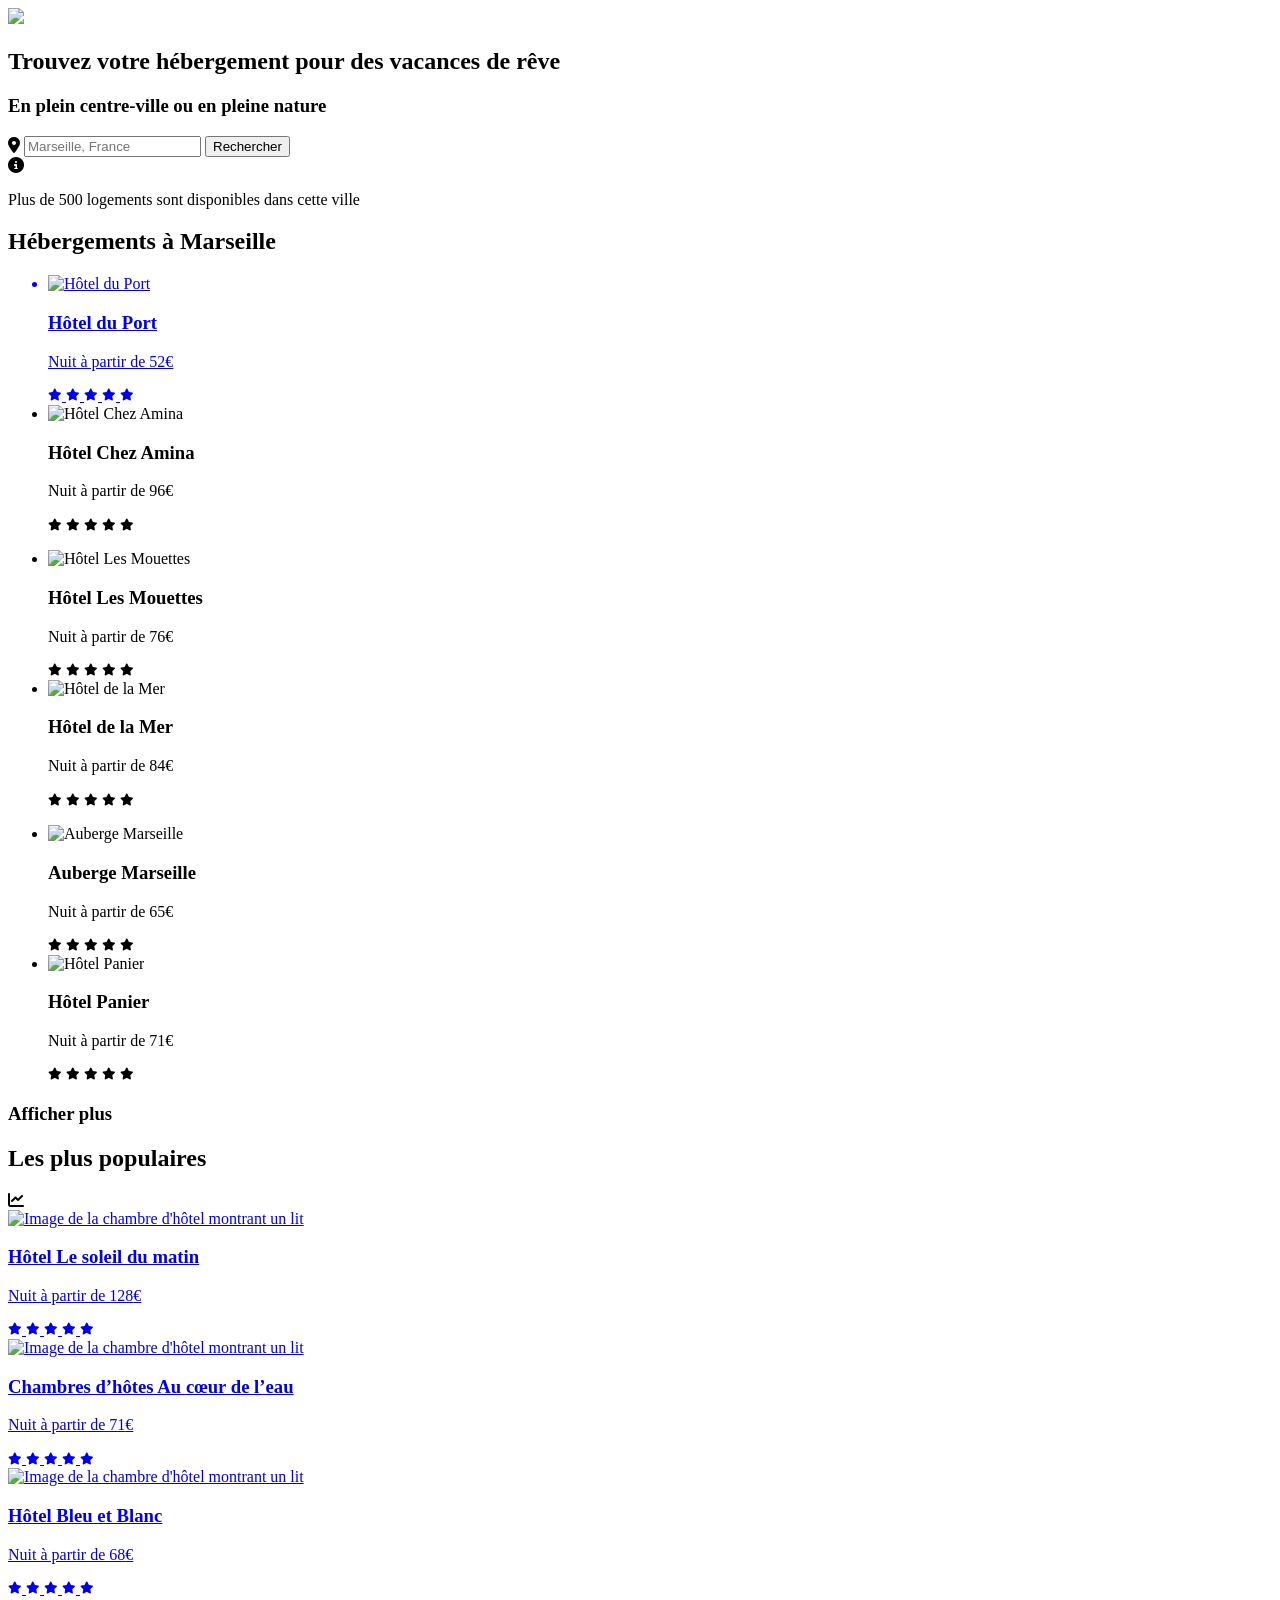
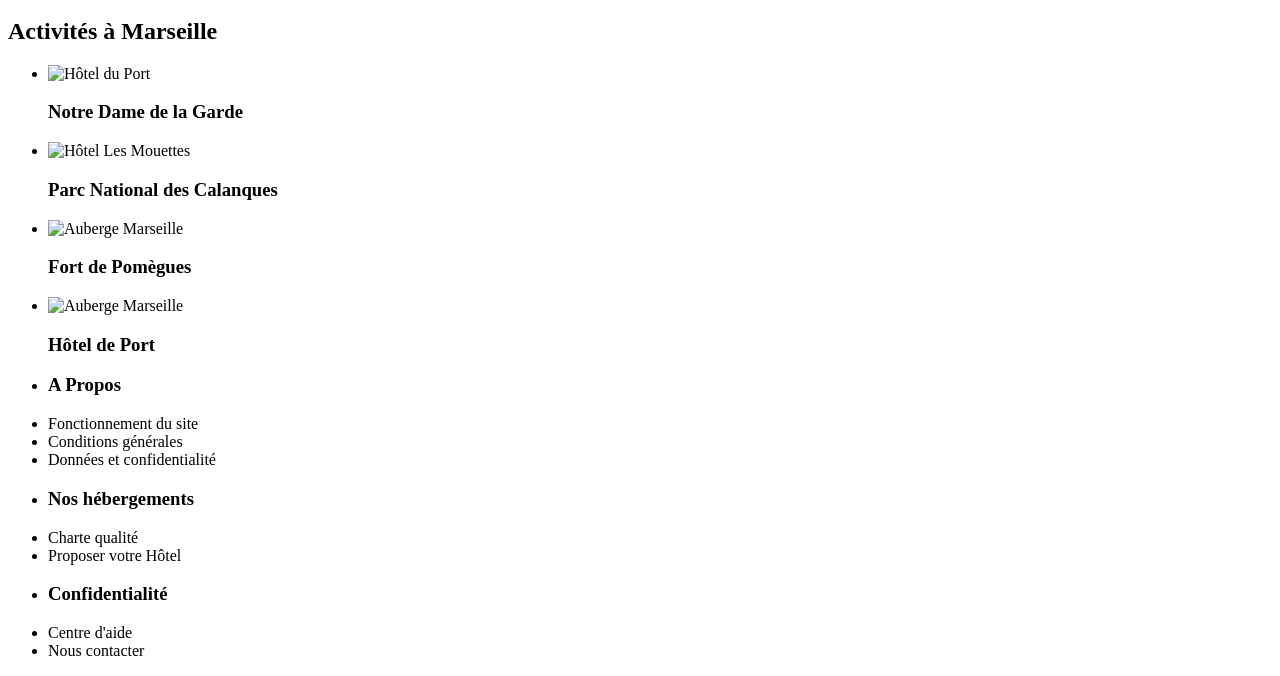
==== index.html @ ac5ed5a4 "Ajout de index.html" ====
<!DOCTYPE html>
<html lang="fr">

<head>
    <meta charset="UTF-8">
    <meta name="viewport" content="width=device-width, initial-scale=1.0">
    <title>Booki</title>
    <link rel="preconnect" href="https://fonts.googleapis.com">
    <link rel="preconnect" href="https://fonts.gstatic.com" crossorigin>
    <link href="https://fonts.googleapis.com/css2?family=Raleway:wght@400;500;700&display=swap" rel="stylesheet">
    <link rel="stylesheet" href="https://cdnjs.cloudflare.com/ajax/libs/font-awesome/6.2.1/css/all.min.css"
        integrity="sha512-MV7K8+y+gLIBoVD59lQIYicR65iaqukzvf/nwasF0nqhPay5w/9lJmVM2hMDcnK1OnMGCdVK+iQrJ7lzPJQd1w=="
        crossorigin="anonymous" referrerpolicy="no-referrer" />
    <link rel="stylesheet" href="./css/style.css">
    <!-- pas forcement necessaire
    <script src="https://kit.fontawesome.com/74cbe17467.js" crossorigin="anonymous"></script>-->
</head>

<body>
    <div class="main-container">
        <header><img src="images/logo/Booki.png" id="logobooki">
            <h2>Trouvez votre hébergement pour des vacances de rêve</h2>
            <h3> En plein centre-ville ou en pleine nature</h3>
            <div class="article">
            <i class="fa-solid fa-location-dot"></i>
            <input type="search" id="site-search" name="q" placeholder="Marseille, France" />
            <button type="button" id="button1">Rechercher</button>
            </div>
            <div class="article"><i class="fa-solid fa-circle-info"></i>
                <p>Plus de 500 logements sont disponibles dans cette ville</p>
            </div>
        </header>
        <main>
            <div class="hebergements-and-populaires">
                <section class="hebergements">
                    <h2>Hébergements à Marseille</h2>
                    <div class="conteneur-colonnes">

                        <!-- Colonne 1 -->

                        <ul class="hebergements1">
                            <a href="#">
                                <li class="carte-hotel">

                                    <img src="images/hebergements/annie-spratt.jpg" alt="Hôtel du Port">

                                    <div class="texte-hotel">
                                        <h3>Hôtel du Port</h3>
                                        <p>Nuit à partir de 52€</p>
                                        <div class="card-rating">
                                            <i class="fa-xs fa-solid fa-star" aria-hidden="true"></i>
                                            <i class="fa-xs fa-solid fa-star" aria-hidden="true"></i>
                                            <i class="fa-xs fa-solid fa-star" aria-hidden="true"></i>
                                            <i class="fa-xs fa-solid fa-star" aria-hidden="true"></i>
                                            <i class="fa-xs fa-solid fa-star neutral-star" aria-hidden="true"></i>
                                            <span class="sr-only">Note de 4 sur 5</span>
                                        </div>
                                    </div>

                                </li>
                            </a>
                            <li class="carte-hotel">

                                <img src="images/hebergements/aw-creative.jpg" alt="Hôtel Chez Amina">

                                <div class="texte-hotel">
                                    <h3>Hôtel Chez Amina</h3>
                                    <p>Nuit à partir de 96€</p>
                                    <div class="card-rating">
                                        <i class="fa-xs fa-solid fa-star" aria-hidden="true"></i>
                                        <i class="fa-xs fa-solid fa-star" aria-hidden="true"></i>
                                        <i class="fa-xs fa-solid fa-star" aria-hidden="true"></i>
                                        <i class="fa-xs fa-solid fa-star" aria-hidden="true"></i>
                                        <i class="fa-xs fa-solid fa-star neutral-star" aria-hidden="true"></i>
                                        <span class="sr-only">Note de 4 sur 5</span>
                                    </div>
                                </div>

                            </li>

                        </ul>

                        <!-- Colonne 2 -->
                        <ul class="hebergements1">

                            <li class="carte-hotel">

                                <img src="images/hebergements/emile-guillemot.jpg" alt="Hôtel Les Mouettes">

                                <div class="texte-hotel">
                                    <h3>Hôtel Les Mouettes</h3>
                                    <p>Nuit à partir de 76€</p>
                                    <div class="card-rating">
                                        <i class="fa-xs fa-solid fa-star" aria-hidden="true"></i>
                                        <i class="fa-xs fa-solid fa-star" aria-hidden="true"></i>
                                        <i class="fa-xs fa-solid fa-star" aria-hidden="true"></i>
                                        <i class="fa-xs fa-solid fa-star" aria-hidden="true"></i>
                                        <i class="fa-xs fa-solid fa-star neutral-star" aria-hidden="true"></i>
                                        <span class="sr-only">Note de 4 sur 5</span>
                                    </div>
                                </div>

                            </li>

                            <li class="carte-hotel">

                                <img src="images/hebergements/febrian-zakaria.jpg" alt="Hôtel de la Mer">

                                <div class="texte-hotel">
                                    <h3>Hôtel de la Mer</h3>
                                    <p>Nuit à partir de 84€</p>
                                    <div class="card-rating">
                                        <i class="fa-xs fa-solid fa-star" aria-hidden="true"></i>
                                        <i class="fa-xs fa-solid fa-star" aria-hidden="true"></i>
                                        <i class="fa-xs fa-solid fa-star" aria-hidden="true"></i>
                                        <i class="fa-xs fa-solid fa-star" aria-hidden="true"></i>
                                        <i class="fa-xs fa-solid fa-star neutral-star" aria-hidden="true"></i>
                                        <span class="sr-only">Note de 4 sur 5</span>
                                    </div>
                                </div>

                            </li>

                        </ul>

                        <!-- Colonne 3 -->
                        <ul class="hebergements1">

                            <li class="carte-hotel">

                                <img src="images/hebergements/febrian-zakaria2.jpg" alt="Auberge Marseille">

                                <div class="texte-hotel">
                                    <h3>Auberge Marseille</h3>
                                    <p>Nuit à partir de 65€</p>
                                    <div class="card-rating">
                                        <i class="fa-xs fa-solid fa-star" aria-hidden="true"></i>
                                        <i class="fa-xs fa-solid fa-star" aria-hidden="true"></i>
                                        <i class="fa-xs fa-solid fa-star" aria-hidden="true"></i>
                                        <i class="fa-xs fa-solid fa-star" aria-hidden="true"></i>
                                        <i class="fa-xs fa-solid fa-star neutral-star" aria-hidden="true"></i>
                                        <span class="sr-only">Note de 4 sur 5</span>
                                    </div>
                                </div>

                            </li>

                            <li class="carte-hotel">

                                <img src="images/hebergements/marcus-loke.jpg" alt="Hôtel Panier">

                                <div class="texte-hotel">
                                    <h3>Hôtel Panier</h3>
                                    <p>Nuit à partir de 71€</p>
                                    <div class="card-rating">
                                        <i class="fa-xs fa-solid fa-star" aria-hidden="true"></i>
                                        <i class="fa-xs fa-solid fa-star" aria-hidden="true"></i>
                                        <i class="fa-xs fa-solid fa-star" aria-hidden="true"></i>
                                        <i class="fa-xs fa-solid fa-star" aria-hidden="true"></i>
                                        <i class="fa-xs fa-solid fa-star neutral-star" aria-hidden="true"></i>
                                        <span class="sr-only">Note de 4 sur 5</span>
                                    </div>
                                </div>

                            </li>

                        </ul>

                    </div>
                    <h3>Afficher plus</h3>
                </section>
                <section class="populaires">
                    <div class="populaires-title">
                        <h2 class="section-title">Les plus populaires</h2>
                        <i class="fa-solid fa-chart-line" aria-hidden="true"></i>
                    </div>
                    <div class="populaires-cards">
                        <a href="#">
                            <article class="card">
                                <img src="./images/hebergements/emile-guillemot.jpg"
                                    alt="Image de la chambre d'hôtel montrant un lit">
                                <div class="card-content">
                                    <div class="card-txt">
                                        <h3 class="card-title">Hôtel Le soleil du matin</h3>
                                        <p class="card-subtitle">Nuit à partir de 128<span class="euro">€</span></p>
                                    </div>
                                    <div class="card-rating">
                                        <i class="fa-xs fa-solid fa-star" aria-hidden="true"></i>
                                        <i class="fa-xs fa-solid fa-star" aria-hidden="true"></i>
                                        <i class="fa-xs fa-solid fa-star" aria-hidden="true"></i>
                                        <i class="fa-xs fa-solid fa-star" aria-hidden="true"></i>
                                        <i class="fa-xs fa-solid fa-star neutral-star" aria-hidden="true"></i>
                                        <span class="sr-only">Note de 4 sur 5</span>
                                    </div>
                                </div>
                            </article>
                        </a>
                        <a href="#">
                            <article class="card">
                                <img src="./images/hebergements/aw-creative.jpg"
                                    alt="Image de la chambre d'hôtel montrant un lit">
                                <div class="card-content">
                                    <div class="card-txt">
                                        <h3 class="card-title">Chambres d’hôtes Au cœur de l’eau</h3>
                                        <p class="card-subtitle">Nuit à partir de 71<span class="euro">€</span></p>
                                    </div>
                                    <div class="card-rating">
                                        <i class="fa-xs fa-solid fa-star" aria-hidden="true"></i>
                                        <i class="fa-xs fa-solid fa-star" aria-hidden="true"></i>
                                        <i class="fa-xs fa-solid fa-star" aria-hidden="true"></i>
                                        <i class="fa-xs fa-solid fa-star" aria-hidden="true"></i>
                                        <i class="fa-xs fa-solid fa-star neutral-star" aria-hidden="true"></i>
                                        <span class="sr-only">Note de 4 sur 5</span>
                                    </div>
                                </div>
                            </article>
                        </a>
                        <a href="#">
                            <article class="card">
                                <img src="./images/hebergements/febrian-zakaria2.jpg"
                                    alt="Image de la chambre d'hôtel montrant un lit">
                                <div class="card-content">
                                    <div class="card-txt">
                                        <h3 class="card-title">Hôtel Bleu et Blanc</h3>
                                        <p class="card-subtitle">Nuit à partir de 68<span class="euro">€</span></p>
                                    </div>
                                    <div class="card-rating">
                                        <i class="fa-xs fa-solid fa-star" aria-hidden="true"></i>
                                        <i class="fa-xs fa-solid fa-star" aria-hidden="true"></i>
                                        <i class="fa-xs fa-solid fa-star" aria-hidden="true"></i>
                                        <i class="fa-xs fa-solid fa-star" aria-hidden="true"></i>
                                        <i class="fa-xs fa-solid fa-star neutral-star" aria-hidden="true"></i>
                                        <span class="sr-only">Note de 4 sur 5</span>
                                    </div>
                                </div>
                            </article>
                        </a>
                    </div>
                </section>
            </div>
            <!-- section activités-->
            <section class="activites">
                <h2>Activités à Marseille</h2>
                <div class="conteneur-colonnes">

                    <!-- Colonne 1 -->
                    <ul class="activites1">

                        <li class="activites-marseille">

                            <img src="images/activites/florian-wehde.jpg" alt="Hôtel du Port">

                            <div class="texte-hotel">
                                <h3>Notre Dame de la Garde</h3>
                            </div>

                        </li>

                    </ul>

                    <!-- Colonne 2 -->
                    <ul class="activites1">

                        <li class="activites-marseille">

                            <img src="images/activites/kilyan-sockalingum.jpg" alt="Hôtel Les Mouettes">

                            <div class="texte-hotel">
                                <h3>Parc National des Calanques</h3>
                            </div>

                        </li>

                    </ul>

                    <!-- Colonne 3 -->
                    <ul class="activites1">

                        <li class="activites-marseille">

                            <img src="images/activites/paul-hermann.jpg" alt="Auberge Marseille">

                            <div class="texte-hotel">
                                <h3>Fort de Pomègues</h3>
                            </div>

                        </li>

                    </ul>
                    <!-- Colonne 4 -->
                    <ul class="activites1">

                        <li class="activites-marseille">

                            <img src="images/activites/reno-laithienne.jpg" alt="Auberge Marseille">

                            <div class="texte-hotel">
                                <h3>Hôtel de Port</h3>
                            </div>

                        </li>

                    </ul>

                </div>
            </section>
        </main>
        <footer>
            <ul class="footer1">
                <li>
                    <h3>A Propos</h3>
                </li>
                <li>Fonctionnement du site</li>
                <li>Conditions générales</li>
                <li>Données et confidentialité</li>
            </ul>
            <ul class="footer1">
                <li>
                    <h3>Nos hébergements</h3>
                </li>
                <li>Charte qualité</li>
                <li>Proposer votre Hôtel</li>
            </ul>
            <ul class="footer1">
                <li>
                    <h3>Confidentialité</h3>
                </li>
                <li>Centre d'aide</li>
                <li>Nous contacter</li>
            </ul>
        </footer>
    </div>
</body>

</html>
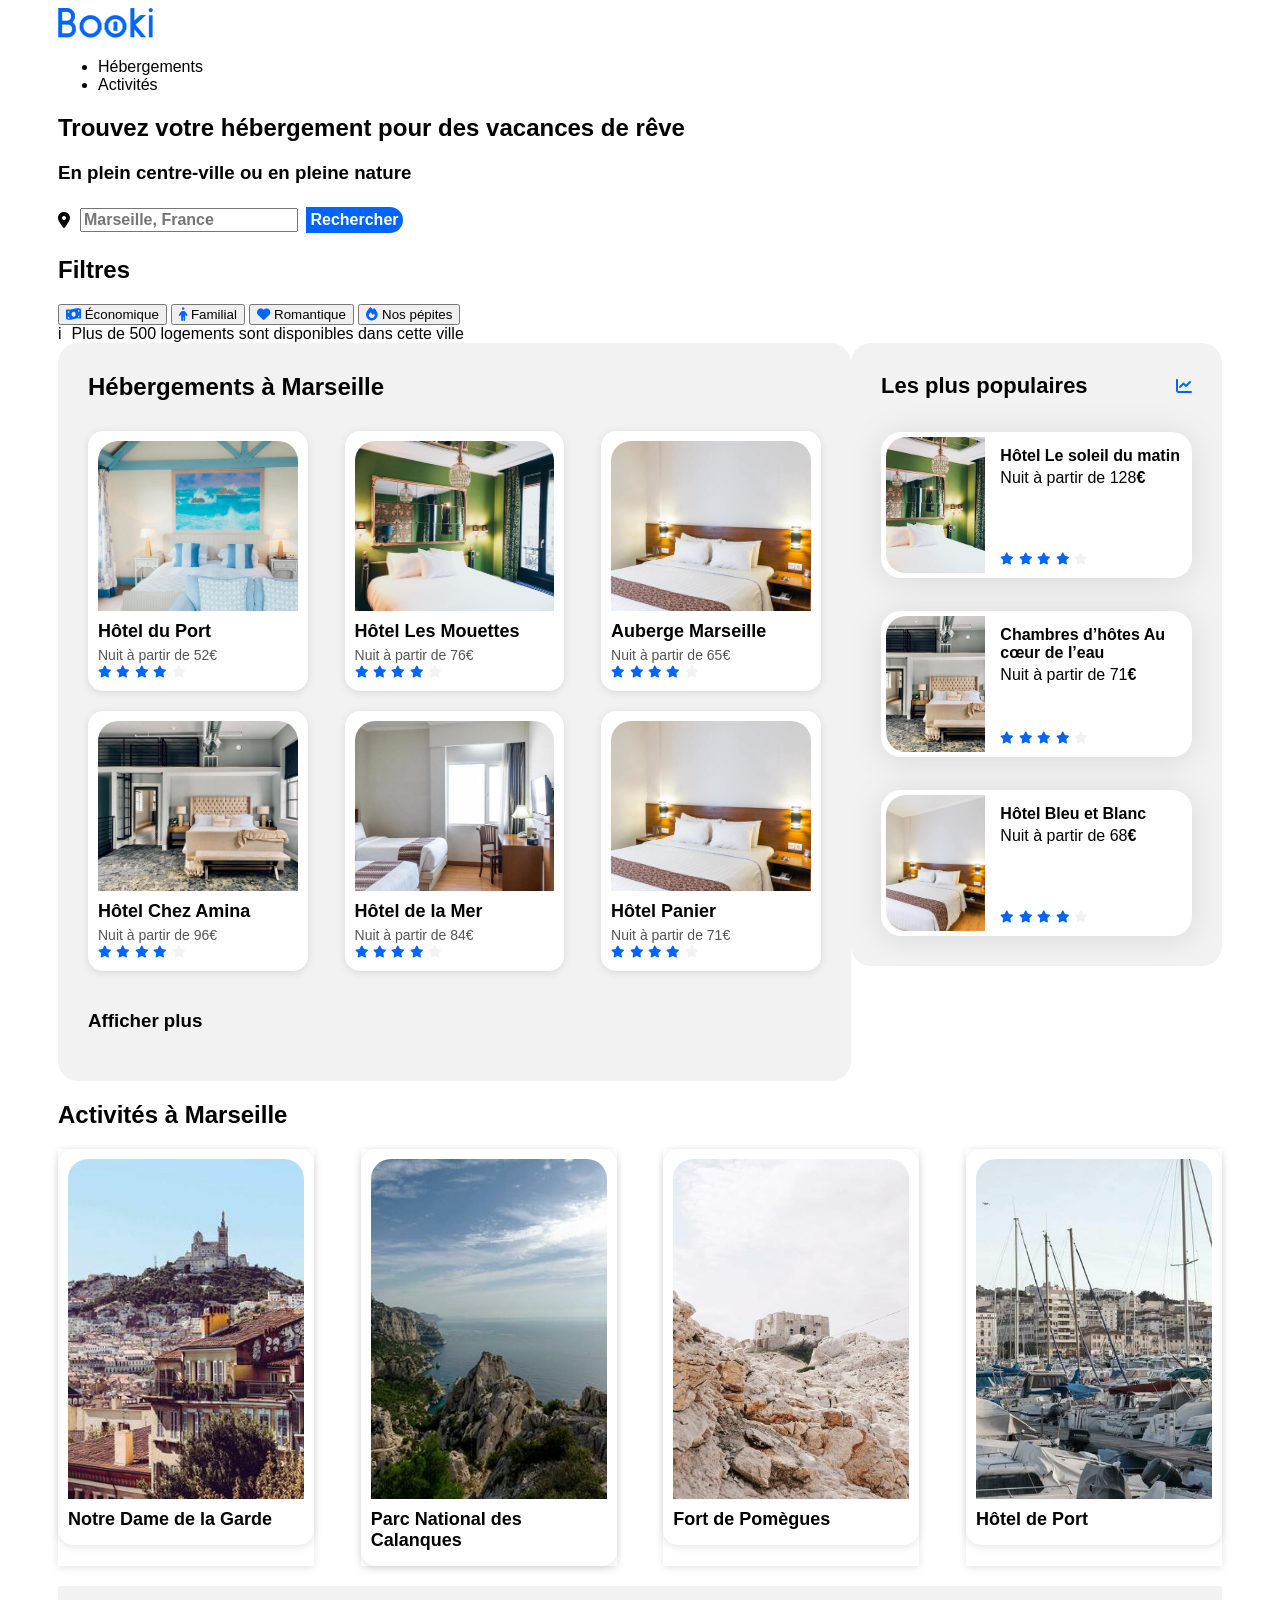
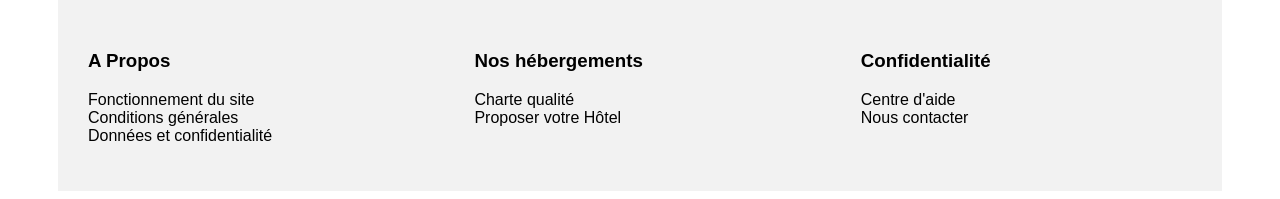
==== commit c617f558: "Add files via upload" ====
--- a/index.html
+++ b/index.html
@@ -18,32 +18,71 @@
 
 <body>
     <div class="main-container">
-        <header><img src="images/logo/Booki.png" id="logobooki">
-            <h2>Trouvez votre hébergement pour des vacances de rêve</h2>
-            <h3> En plein centre-ville ou en pleine nature</h3>
-            <div class="article">
-            <i class="fa-solid fa-location-dot"></i>
-            <input type="search" id="site-search" name="q" placeholder="Marseille, France" />
-            <button type="button" id="button1">Rechercher</button>
-            </div>
-            <div class="article"><i class="fa-solid fa-circle-info"></i>
-                <p>Plus de 500 logements sont disponibles dans cette ville</p>
-            </div>
+        <header>
+            <section class="hd">
+                <img src="images/logo/Booki.png" id="logobooki">
+                <nav>
+                    <ul class="nav-links">
+                        <li><a href="#lienhebergements">Hébergements</a></li>
+                        <li><a href="#lienactivites">Activités</a></li>
+                    </ul>
+                </nav>
+            </section>
+                    <h2>Trouvez votre hébergement pour des vacances de rêve</h2>
+                    <h3> En plein centre-ville ou en pleine nature</h3>
+
+                    <div class="article">
+                        <i class="fa-solid fa-location-dot"></i>
+                        <form>
+                            <input type="search" id="site-search" name="q" placeholder="Marseille, France" />
+                            <button type="button" id="button1">Rechercher</button>
+                        </form>
+                    </div>
+                    <!-- Filtres -->
+                    <section class="section-filtres">
+                        <h2>Filtres</h2>
+                        <button class="filter-btn">
+                            <i class="fa-solid fa-money-bill-wave"></i>
+                            Économique
+                        </button>
+
+                        <button class="filter-btn">
+                            <i class="fa-solid fa-person"></i>
+                            Familial
+                        </button>
+
+                        <button class="filter-btn">
+                            <i class="fa-solid fa-heart"></i>
+                            Romantique
+                        </button>
+
+                        <button class="filter-btn">
+                            <i class="fa-solid fa-fire"></i>
+                            Nos pépites
+                        </button>
+
+
+                    </section>
+                    <div class="article">
+                        <div class="custom-info-icon">
+                            i
+                        </div>
+                        <p>Plus de 500 logements sont disponibles dans cette ville</p>
+                    </div>
         </header>
         <main>
             <div class="hebergements-and-populaires">
                 <section class="hebergements">
-                    <h2>Hébergements à Marseille</h2>
+                    <h2 id="lienhebergements">Hébergements à Marseille</h2>
                     <div class="conteneur-colonnes">
 
                         <!-- Colonne 1 -->
 
                         <ul class="hebergements1">
-                            <a href="#">
-                                <li class="carte-hotel">
-
+
+                            <li class="carte-hotel">
+                                <a href="#">
                                     <img src="images/hebergements/annie-spratt.jpg" alt="Hôtel du Port">
-
                                     <div class="texte-hotel">
                                         <h3>Hôtel du Port</h3>
                                         <p>Nuit à partir de 52€</p>
@@ -56,69 +95,69 @@
                                             <span class="sr-only">Note de 4 sur 5</span>
                                         </div>
                                     </div>
-
-                                </li>
+                                </a>
+                            </li>
+
+                            <li class="carte-hotel">
+                                <a href="#">
+                                    <img src="images/hebergements/aw-creative.jpg" alt="Hôtel Chez Amina">
+
+                                    <div class="texte-hotel">
+                                        <h3>Hôtel Chez Amina</h3>
+                                        <p>Nuit à partir de 96€</p>
+                                        <div class="card-rating">
+                                            <i class="fa-xs fa-solid fa-star" aria-hidden="true"></i>
+                                            <i class="fa-xs fa-solid fa-star" aria-hidden="true"></i>
+                                            <i class="fa-xs fa-solid fa-star" aria-hidden="true"></i>
+                                            <i class="fa-xs fa-solid fa-star" aria-hidden="true"></i>
+                                            <i class="fa-xs fa-solid fa-star neutral-star" aria-hidden="true"></i>
+                                            <span class="sr-only">Note de 4 sur 5</span>
+                                        </div>
+                                    </div>
+
+                            </li>
                             </a>
-                            <li class="carte-hotel">
-
-                                <img src="images/hebergements/aw-creative.jpg" alt="Hôtel Chez Amina">
-
-                                <div class="texte-hotel">
-                                    <h3>Hôtel Chez Amina</h3>
-                                    <p>Nuit à partir de 96€</p>
-                                    <div class="card-rating">
-                                        <i class="fa-xs fa-solid fa-star" aria-hidden="true"></i>
-                                        <i class="fa-xs fa-solid fa-star" aria-hidden="true"></i>
-                                        <i class="fa-xs fa-solid fa-star" aria-hidden="true"></i>
-                                        <i class="fa-xs fa-solid fa-star" aria-hidden="true"></i>
-                                        <i class="fa-xs fa-solid fa-star neutral-star" aria-hidden="true"></i>
-                                        <span class="sr-only">Note de 4 sur 5</span>
-                                    </div>
-                                </div>
-
-                            </li>
-
                         </ul>
 
                         <!-- Colonne 2 -->
                         <ul class="hebergements1">
 
                             <li class="carte-hotel">
-
-                                <img src="images/hebergements/emile-guillemot.jpg" alt="Hôtel Les Mouettes">
-
-                                <div class="texte-hotel">
-                                    <h3>Hôtel Les Mouettes</h3>
-                                    <p>Nuit à partir de 76€</p>
-                                    <div class="card-rating">
-                                        <i class="fa-xs fa-solid fa-star" aria-hidden="true"></i>
-                                        <i class="fa-xs fa-solid fa-star" aria-hidden="true"></i>
-                                        <i class="fa-xs fa-solid fa-star" aria-hidden="true"></i>
-                                        <i class="fa-xs fa-solid fa-star" aria-hidden="true"></i>
-                                        <i class="fa-xs fa-solid fa-star neutral-star" aria-hidden="true"></i>
-                                        <span class="sr-only">Note de 4 sur 5</span>
-                                    </div>
-                                </div>
-
-                            </li>
-
-                            <li class="carte-hotel">
-
-                                <img src="images/hebergements/febrian-zakaria.jpg" alt="Hôtel de la Mer">
-
-                                <div class="texte-hotel">
-                                    <h3>Hôtel de la Mer</h3>
-                                    <p>Nuit à partir de 84€</p>
-                                    <div class="card-rating">
-                                        <i class="fa-xs fa-solid fa-star" aria-hidden="true"></i>
-                                        <i class="fa-xs fa-solid fa-star" aria-hidden="true"></i>
-                                        <i class="fa-xs fa-solid fa-star" aria-hidden="true"></i>
-                                        <i class="fa-xs fa-solid fa-star" aria-hidden="true"></i>
-                                        <i class="fa-xs fa-solid fa-star neutral-star" aria-hidden="true"></i>
-                                        <span class="sr-only">Note de 4 sur 5</span>
-                                    </div>
-                                </div>
-
+                                <a href="#">
+                                    <img src="images/hebergements/emile-guillemot.jpg" alt="Hôtel Les Mouettes">
+
+                                    <div class="texte-hotel">
+                                        <h3>Hôtel Les Mouettes</h3>
+                                        <p>Nuit à partir de 76€</p>
+                                        <div class="card-rating">
+                                            <i class="fa-xs fa-solid fa-star" aria-hidden="true"></i>
+                                            <i class="fa-xs fa-solid fa-star" aria-hidden="true"></i>
+                                            <i class="fa-xs fa-solid fa-star" aria-hidden="true"></i>
+                                            <i class="fa-xs fa-solid fa-star" aria-hidden="true"></i>
+                                            <i class="fa-xs fa-solid fa-star neutral-star" aria-hidden="true"></i>
+                                            <span class="sr-only">Note de 4 sur 5</span>
+                                        </div>
+                                    </div>
+                                </a>
+                            </li>
+
+                            <li class="carte-hotel">
+                                <a href="#">
+                                    <img src="images/hebergements/febrian-zakaria.jpg" alt="Hôtel de la Mer">
+
+                                    <div class="texte-hotel">
+                                        <h3>Hôtel de la Mer</h3>
+                                        <p>Nuit à partir de 84€</p>
+                                        <div class="card-rating">
+                                            <i class="fa-xs fa-solid fa-star" aria-hidden="true"></i>
+                                            <i class="fa-xs fa-solid fa-star" aria-hidden="true"></i>
+                                            <i class="fa-xs fa-solid fa-star" aria-hidden="true"></i>
+                                            <i class="fa-xs fa-solid fa-star" aria-hidden="true"></i>
+                                            <i class="fa-xs fa-solid fa-star neutral-star" aria-hidden="true"></i>
+                                            <span class="sr-only">Note de 4 sur 5</span>
+                                        </div>
+                                    </div>
+                                </a>
                             </li>
 
                         </ul>
@@ -127,41 +166,41 @@
                         <ul class="hebergements1">
 
                             <li class="carte-hotel">
-
-                                <img src="images/hebergements/febrian-zakaria2.jpg" alt="Auberge Marseille">
-
-                                <div class="texte-hotel">
-                                    <h3>Auberge Marseille</h3>
-                                    <p>Nuit à partir de 65€</p>
-                                    <div class="card-rating">
-                                        <i class="fa-xs fa-solid fa-star" aria-hidden="true"></i>
-                                        <i class="fa-xs fa-solid fa-star" aria-hidden="true"></i>
-                                        <i class="fa-xs fa-solid fa-star" aria-hidden="true"></i>
-                                        <i class="fa-xs fa-solid fa-star" aria-hidden="true"></i>
-                                        <i class="fa-xs fa-solid fa-star neutral-star" aria-hidden="true"></i>
-                                        <span class="sr-only">Note de 4 sur 5</span>
-                                    </div>
-                                </div>
-
-                            </li>
-
-                            <li class="carte-hotel">
-
-                                <img src="images/hebergements/marcus-loke.jpg" alt="Hôtel Panier">
-
-                                <div class="texte-hotel">
-                                    <h3>Hôtel Panier</h3>
-                                    <p>Nuit à partir de 71€</p>
-                                    <div class="card-rating">
-                                        <i class="fa-xs fa-solid fa-star" aria-hidden="true"></i>
-                                        <i class="fa-xs fa-solid fa-star" aria-hidden="true"></i>
-                                        <i class="fa-xs fa-solid fa-star" aria-hidden="true"></i>
-                                        <i class="fa-xs fa-solid fa-star" aria-hidden="true"></i>
-                                        <i class="fa-xs fa-solid fa-star neutral-star" aria-hidden="true"></i>
-                                        <span class="sr-only">Note de 4 sur 5</span>
-                                    </div>
-                                </div>
-
+                                <a href="#">
+                                    <img src="images/hebergements/febrian-zakaria2.jpg" alt="Auberge Marseille">
+
+                                    <div class="texte-hotel">
+                                        <h3>Auberge Marseille</h3>
+                                        <p>Nuit à partir de 65€</p>
+                                        <div class="card-rating">
+                                            <i class="fa-xs fa-solid fa-star" aria-hidden="true"></i>
+                                            <i class="fa-xs fa-solid fa-star" aria-hidden="true"></i>
+                                            <i class="fa-xs fa-solid fa-star" aria-hidden="true"></i>
+                                            <i class="fa-xs fa-solid fa-star" aria-hidden="true"></i>
+                                            <i class="fa-xs fa-solid fa-star neutral-star" aria-hidden="true"></i>
+                                            <span class="sr-only">Note de 4 sur 5</span>
+                                        </div>
+                                    </div>
+                                </a>
+                            </li>
+
+                            <li class="carte-hotel">
+                                <a href="#">
+                                    <img src="images/hebergements/febrian-zakaria2.jpg" alt="Auberge Marseille">
+
+                                    <div class="texte-hotel">
+                                        <h3>Hôtel Panier</h3>
+                                        <p>Nuit à partir de 71€</p>
+                                        <div class="card-rating">
+                                            <i class="fa-xs fa-solid fa-star" aria-hidden="true"></i>
+                                            <i class="fa-xs fa-solid fa-star" aria-hidden="true"></i>
+                                            <i class="fa-xs fa-solid fa-star" aria-hidden="true"></i>
+                                            <i class="fa-xs fa-solid fa-star" aria-hidden="true"></i>
+                                            <i class="fa-xs fa-solid fa-star neutral-star" aria-hidden="true"></i>
+                                            <span class="sr-only">Note de 4 sur 5</span>
+                                        </div>
+                                    </div>
+                                </a>
                             </li>
 
                         </ul>
@@ -240,7 +279,7 @@
             </div>
             <!-- section activités-->
             <section class="activites">
-                <h2>Activités à Marseille</h2>
+                <h2 id="lienactivites">Activités à Marseille</h2>
                 <div class="conteneur-colonnes">
 
                     <!-- Colonne 1 -->
--- a/css/style.css
+++ b/css/style.css
@@ -0,0 +1,328 @@
+/****** General ***********/
+* {
+    font-family: 'Raleway', sans-serif;
+}
+
+:root {
+    --main-color: #0065FC;
+    --main-bg-color: #F2F2F2;
+    --filter-bg-color: #DEEBFF;
+}
+
+.fa-solid {
+    color: var(--main-color);
+}
+
+body {
+    display: flex;
+    justify-content: center;
+}
+
+.main-container {
+    width: 100%;
+    max-width: 1440px;
+    padding: 0 50px;
+    box-sizing: border-box;
+}
+
+#logobooki {
+    width: 95px;
+    height: 30px;
+}
+
+a {
+    color: inherit;
+    text-decoration: none;
+}
+
+.section-title {
+    margin: 0;
+    font-size: 22px;
+}
+
+.card {
+    background-color: white;
+    border-radius: 20px;
+    padding: 5px;
+    filter: drop-shadow(0px 3px 15px rgba(0, 0, 0, 0.1));
+}
+
+.card img {
+    object-fit: cover;
+}
+
+.card-title {
+    font-size: 16px;
+}
+
+.euro {
+    font-weight: 700;
+}
+
+.neutral-star {
+    color: var(--main-bg-color)
+}
+
+.article {
+    display: flex;
+    align-items: center;
+    /* aligne verticalement */
+    gap: 10px;
+    /* espace entre l'icône et le texte */
+}
+
+.article p {
+    margin: 0;
+    /* enlève la marge par défaut du <p> */
+}
+
+.article i {
+    color: black;
+}
+
+#site-search {
+    font-weight: bold;
+    color: black;
+    font-size: 16px;
+}
+
+#button1 {
+    border: none;
+    color: white;
+    font-size: 16px;
+    font-weight: bold;
+    background-color: #0065FC;
+    padding: 4px 4px;
+    display: inline-block;
+    margin: 4px 4px;
+    cursor: pointer;
+    border-top-right-radius: 15px;
+    border-bottom-right-radius: 15px;
+}
+
+/****** Hebergements And Populaires ***********/
+
+.hebergements-and-populaires {
+    display: flex;
+    justify-content: space-between;
+    align-items: flex-start;
+    /* 👈 important */
+}
+
+.hebergements-and-populaires section {
+    background-color: var(--main-bg-color);
+    border-radius: 20px;
+    padding: 30px;
+    box-sizing: border-box;
+}
+
+
+
+/****** Hebergements ***********/
+.hebergements {
+    background-color: #e8e8e8;
+    padding: 30px;
+    border-radius: 20px;
+}
+
+.hebergements h2 {
+    margin-top: 0;
+    margin-bottom: 30px;
+}
+
+/* Conteneur des 3 colonnes */
+.conteneur-colonnes {
+    display: flex;
+    justify-content: space-between;
+    gap: 20px;
+}
+
+/* Chaque colonne */
+.hebergements1 {
+    width: 30%;
+    display: flex;
+    flex-direction: column;
+    gap: 20px;
+
+    list-style: none;
+    padding: 0;
+    margin: 0;
+}
+
+/* Carte hôtel */
+.carte-hotel {
+    background-color: white;
+    border-radius: 15px;
+    padding: 10px;
+
+    box-shadow: 0 2px 8px rgba(0, 0, 0, 0.1);
+}
+
+/* Image */
+.carte-hotel img {
+    width: 100%;
+    height: 170px;
+    object-fit: cover;
+    border-top-left-radius: 20px;
+    border-top-right-radius: 20px;
+    display: block;
+}
+
+/* Zone texte */
+.texte-hotel {
+    padding-top: 10px;
+}
+
+.texte-hotel h3 {
+    margin: 0 0 5px;
+    font-size: 18px;
+}
+
+.texte-hotel p {
+    margin: 0;
+    font-size: 14px;
+    color: #555;
+}
+
+/****** Populaires ***********/
+.populaires {
+    width: 32%;
+}
+
+.populaires-title {
+    display: flex;
+    justify-content: space-between;
+    align-items: center;
+}
+
+.populaires-cards .card {
+    display: flex;
+    margin-top: 33px;
+}
+
+.populaires-cards img {
+    width: 33%;
+    height: 136px;
+    border-top-left-radius: 20px;
+    border-bottom-left-radius: 20px;
+}
+
+.populaires-cards .card-content {
+    width: 67%;
+    padding-left: 15px;
+    display: flex;
+    flex-direction: column;
+    justify-content: space-between;
+    box-sizing: border-box;
+}
+
+.populaires-cards .card-title {
+    margin-top: 10px;
+    margin-bottom: 4px;
+}
+
+.populaires-cards .card-subtitle {
+    margin: 0;
+}
+
+.populaires-cards .card-rating {
+    margin-bottom: 5px;
+}
+
+footer {
+    display: flex;
+    justify-content: space-between;
+    background-color: var(--main-bg-color);
+    padding: 30px;
+    margin-top: 20px;
+}
+
+.footer1 {
+    display: flex;
+    flex-direction: column;
+    width: 30%;
+    list-style: none;
+    padding: 0;
+}
+
+/********activites*********/
+
+.activites1 {
+    width: 22%;
+    display: flex;
+    flex-direction: column;
+    gap: 10px;
+
+    list-style: none;
+    padding: 0;
+    margin: 0;
+    box-shadow: 0 2px 8px rgba(0, 0, 0, 0.1);
+}
+
+/* li Activites Marseille */
+.activites-marseille {
+    background-color: white;
+    border-radius: 15px;
+    15px;
+    padding: 10px;
+
+    box-shadow: 0 2px 8px rgba(0, 0, 0, 0.1);
+}
+
+/* Image */
+.activites-marseille img {
+    width: 100%;
+    height: 340px;
+    object-fit: cover;
+    border-top-left-radius: 20px;
+    border-top-right-radius: 20px;
+    display: block;
+}
+
+/* Le code ci-dessous correspond à la version responsive uniquement */
+
+/****** Media queries ***********/
+/* Medium devices (tablets, less/equal than 1024px) */
+@media (max-width: 1024px) {
+    .hebergements-and-populaires {
+        flex-direction: column;
+    }
+
+    .hebergements {
+        width: 100%;
+    }
+
+    .populaires {
+        width: 100%;
+        margin-top: 50px;
+    }
+
+    .populaires-cards {
+        display: flex;
+        flex-direction: row;
+        justify-content: space-between;
+    }
+
+    .populaires-cards a {
+        width: 30%;
+    }
+
+    .populaires-cards .card-title {
+        font-size: 14px;
+    }
+
+    .populaires-cards .card-subtitle {
+        font-size: 13px;
+    }
+}
+
+/* Small devices (phones, less than 768px) */
+@media (max-width: 767.98px) {
+    /* a tester   
+    .hebergements-and-populaires {
+        flex-direction: row;
+    }*/
+
+.activites-marseille img {
+height: 100px;}
+}
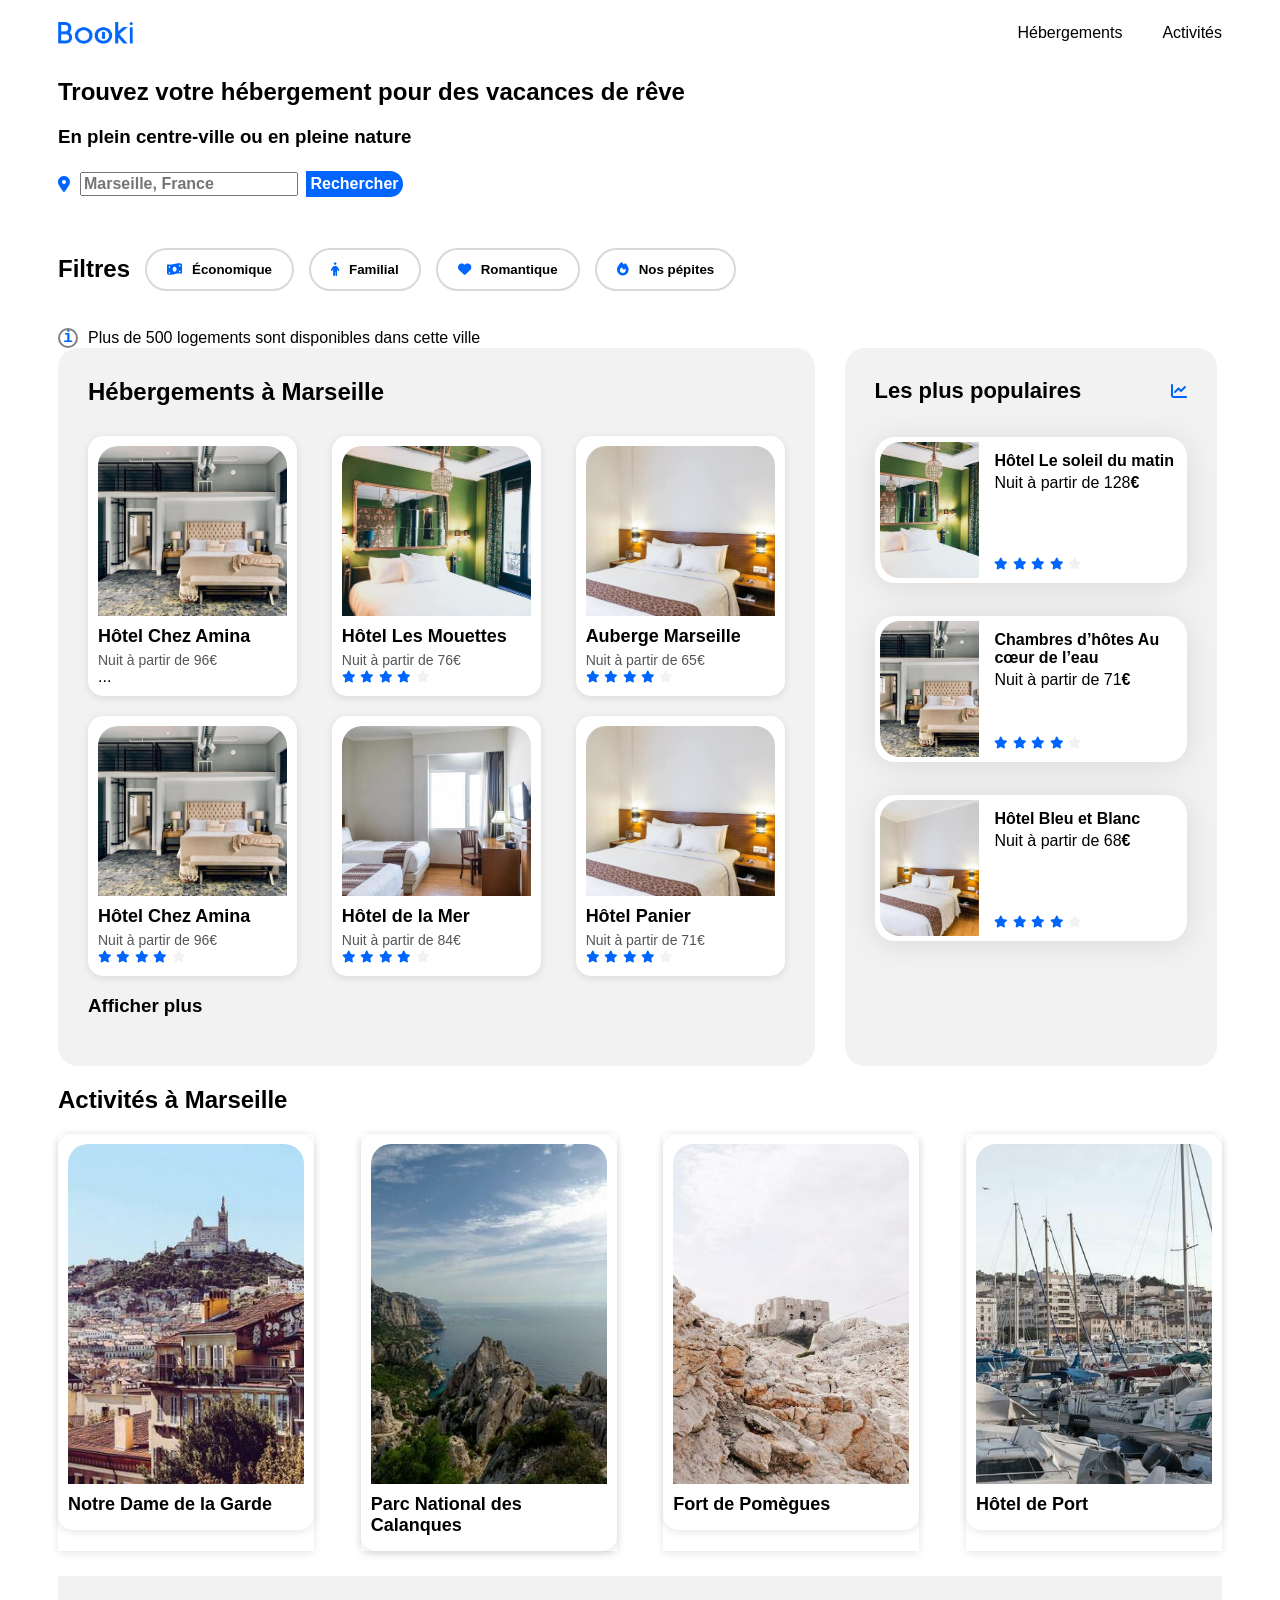
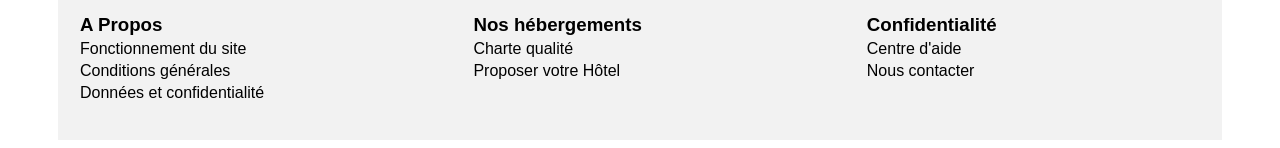
==== commit da0e290c: "Ajout du projet Booki" ====
--- a/index.html
+++ b/index.html
@@ -12,15 +12,13 @@
         integrity="sha512-MV7K8+y+gLIBoVD59lQIYicR65iaqukzvf/nwasF0nqhPay5w/9lJmVM2hMDcnK1OnMGCdVK+iQrJ7lzPJQd1w=="
         crossorigin="anonymous" referrerpolicy="no-referrer" />
     <link rel="stylesheet" href="./css/style.css">
-    <!-- pas forcement necessaire
-    <script src="https://kit.fontawesome.com/74cbe17467.js" crossorigin="anonymous"></script>-->
 </head>
 
 <body>
     <div class="main-container">
         <header>
             <section class="hd">
-                <img src="images/logo/Booki.png" id="logobooki">
+                <img src="images/logo/Booki.png" id="logobooki" alt="img">
                 <nav>
                     <ul class="nav-links">
                         <li><a href="#lienhebergements">Hébergements</a></li>
@@ -28,47 +26,47 @@
                     </ul>
                 </nav>
             </section>
-                    <h2>Trouvez votre hébergement pour des vacances de rêve</h2>
-                    <h3> En plein centre-ville ou en pleine nature</h3>
-
-                    <div class="article">
-                        <i class="fa-solid fa-location-dot"></i>
-                        <form>
-                            <input type="search" id="site-search" name="q" placeholder="Marseille, France" />
-                            <button type="button" id="button1">Rechercher</button>
-                        </form>
-                    </div>
-                    <!-- Filtres -->
-                    <section class="section-filtres">
-                        <h2>Filtres</h2>
-                        <button class="filter-btn">
-                            <i class="fa-solid fa-money-bill-wave"></i>
-                            Économique
-                        </button>
-
-                        <button class="filter-btn">
-                            <i class="fa-solid fa-person"></i>
-                            Familial
-                        </button>
-
-                        <button class="filter-btn">
-                            <i class="fa-solid fa-heart"></i>
-                            Romantique
-                        </button>
-
-                        <button class="filter-btn">
-                            <i class="fa-solid fa-fire"></i>
-                            Nos pépites
-                        </button>
-
-
-                    </section>
-                    <div class="article">
-                        <div class="custom-info-icon">
-                            i
-                        </div>
-                        <p>Plus de 500 logements sont disponibles dans cette ville</p>
-                    </div>
+            <h2>Trouvez votre hébergement pour des vacances de rêve</h2>
+            <h3> En plein centre-ville ou en pleine nature</h3>
+
+            <div class="article">
+                <i class="fa-solid fa-location-dot"></i>
+                <form>
+                    <input type="search" id="site-search" name="q" placeholder="Marseille, France" />
+                    <button type="button" id="button1">Rechercher</button>
+                </form>
+            </div>
+            <!------------------------------ Filtres -------------------------->
+            <section class="section-filtres">
+                <h2>Filtres</h2>
+                <button class="filter-btn">
+                    <i class="fa-solid fa-money-bill-wave"></i>
+                    Économique
+                </button>
+
+                <button class="filter-btn">
+                    <i class="fa-solid fa-person"></i>
+                    Familial
+                </button>
+
+                <button class="filter-btn">
+                    <i class="fa-solid fa-heart"></i>
+                    Romantique
+                </button>
+
+                <button class="filter-btn">
+                    <i class="fa-solid fa-fire"></i>
+                    Nos pépites
+                </button>
+
+
+            </section>
+            <div class="article">
+                <div class="custom-info-icon">
+                    i
+                </div>
+                <p>Plus de 500 logements sont disponibles dans cette ville</p>
+            </div>
         </header>
         <main>
             <div class="hebergements-and-populaires">
@@ -82,41 +80,37 @@
 
                             <li class="carte-hotel">
                                 <a href="#">
-                                    <img src="images/hebergements/annie-spratt.jpg" alt="Hôtel du Port">
-                                    <div class="texte-hotel">
-                                        <h3>Hôtel du Port</h3>
-                                        <p>Nuit à partir de 52€</p>
-                                        <div class="card-rating">
-                                            <i class="fa-xs fa-solid fa-star" aria-hidden="true"></i>
-                                            <i class="fa-xs fa-solid fa-star" aria-hidden="true"></i>
-                                            <i class="fa-xs fa-solid fa-star" aria-hidden="true"></i>
-                                            <i class="fa-xs fa-solid fa-star" aria-hidden="true"></i>
-                                            <i class="fa-xs fa-solid fa-star neutral-star" aria-hidden="true"></i>
-                                            <span class="sr-only">Note de 4 sur 5</span>
-                                        </div>
-                                    </div>
-                                </a>
-                            </li>
-
-                            <li class="carte-hotel">
-                                <a href="#">
                                     <img src="images/hebergements/aw-creative.jpg" alt="Hôtel Chez Amina">
 
                                     <div class="texte-hotel">
                                         <h3>Hôtel Chez Amina</h3>
                                         <p>Nuit à partir de 96€</p>
                                         <div class="card-rating">
-                                            <i class="fa-xs fa-solid fa-star" aria-hidden="true"></i>
-                                            <i class="fa-xs fa-solid fa-star" aria-hidden="true"></i>
-                                            <i class="fa-xs fa-solid fa-star" aria-hidden="true"></i>
-                                            <i class="fa-xs fa-solid fa-star" aria-hidden="true"></i>
-                                            <i class="fa-xs fa-solid fa-star neutral-star" aria-hidden="true"></i>
-                                            <span class="sr-only">Note de 4 sur 5</span>
-                                        </div>
-                                    </div>
-
-                            </li>
-                            </a>
+                                            ...
+                                        </div>
+                                    </div>
+                                </a>
+                            </li>
+
+                            <li class="carte-hotel">
+                                <a href="#">
+                                    <img src="images/hebergements/aw-creative.jpg" alt="Hôtel Chez Amina">
+
+                                    <div class="texte-hotel">
+                                        <h3>Hôtel Chez Amina</h3>
+                                        <p>Nuit à partir de 96€</p>
+                                        <div class="card-rating">
+                                            <i class="fa-xs fa-solid fa-star" aria-hidden="true"></i>
+                                            <i class="fa-xs fa-solid fa-star" aria-hidden="true"></i>
+                                            <i class="fa-xs fa-solid fa-star" aria-hidden="true"></i>
+                                            <i class="fa-xs fa-solid fa-star" aria-hidden="true"></i>
+                                            <i class="fa-xs fa-solid fa-star neutral-star" aria-hidden="true"></i>
+                                            <span class="sr-only">Note de 4 sur 5</span>
+                                        </div>
+                                    </div>
+                                </a>
+                            </li>
+
                         </ul>
 
                         <!-- Colonne 2 -->
--- a/css/style.css
+++ b/css/style.css
@@ -25,9 +25,31 @@
     box-sizing: border-box;
 }
 
+.hd {
+    display: flex;
+    justify-content: space-between;
+    align-items: center;
+}
+
 #logobooki {
-    width: 95px;
-    height: 30px;
+    width: 75px;
+    height: 22px;
+}
+
+.nav-links {
+    display: flex;
+    gap: 40px;
+    list-style: none;
+}
+
+.nav-links a {
+    text-decoration: none;
+    color: #000;
+    font-weight: 500;
+}
+
+.nav-links a:hover {
+    text-decoration: underline;
 }
 
 a {
@@ -76,8 +98,68 @@
     /* enlève la marge par défaut du <p> */
 }
 
-.article i {
-    color: black;
+/***** Filtres *********/
+
+
+.section-filtres {
+    margin-top: 35px;
+    display: flex;
+    flex-wrap: wrap;
+    gap: 15px;
+    margin-bottom: 25px;
+    align-items: center;
+}
+
+
+.section-filtres h2 {
+    margin-bottom: 20px;
+
+}
+
+.filter-btn {
+    border: 2px solid #d9d9d9;
+    background: white;
+    padding: 12px 20px;
+    max-height: 45px;
+    border-radius: 30px;
+    cursor: pointer;
+    font-weight: bold;
+    display: flex;
+    align-items: center;
+    gap: 10px;
+
+}
+
+.filter-btn:hover {
+    background: #0065fc;
+}
+
+.filter-btn i {
+    color: #0065fc;
+}
+
+.custom-info-icon {
+    /*on ne peut pas trouver 
+    l'icone exacte sur fontawesome donc in faut la creer totalement en css*/
+    width: 16px;
+    height: 16px;
+
+    background-color: white;
+    /* whitek circle */
+    border: 2px solid grey;
+    /* grey border */
+
+    border-radius: 50%;
+
+    color: #0065FC;
+    /* blue "i" */
+    font-weight: bold;
+    font-family: "Special Elite", monospace;
+    font-size: 16px;
+
+    display: flex;
+    align-items: center;
+    justify-content: center;
 }
 
 #site-search {
@@ -104,9 +186,9 @@
 
 .hebergements-and-populaires {
     display: flex;
-    justify-content: space-between;
-    align-items: flex-start;
-    /* 👈 important */
+    gap: 30px;
+    align-items: stretch;
+    /*force les 2 colonnes à prendre la hauteur de la plus grande*/
 }
 
 .hebergements-and-populaires section {
@@ -123,6 +205,7 @@
     background-color: #e8e8e8;
     padding: 30px;
     border-radius: 20px;
+    width: 65%;
 }
 
 .hebergements h2 {
@@ -229,22 +312,6 @@
     margin-bottom: 5px;
 }
 
-footer {
-    display: flex;
-    justify-content: space-between;
-    background-color: var(--main-bg-color);
-    padding: 30px;
-    margin-top: 20px;
-}
-
-.footer1 {
-    display: flex;
-    flex-direction: column;
-    width: 30%;
-    list-style: none;
-    padding: 0;
-}
-
 /********activites*********/
 
 .activites1 {
@@ -263,7 +330,7 @@
 .activites-marseille {
     background-color: white;
     border-radius: 15px;
-    15px;
+    /* 15px; */
     padding: 10px;
 
     box-shadow: 0 2px 8px rgba(0, 0, 0, 0.1);
@@ -279,9 +346,36 @@
     display: block;
 }
 
+/********footer*********/
+
+footer {
+    display: flex;
+    /* mets tous les enfants sur la meme ligne*/
+    justify-content: space-between;
+    background-color: var(--main-bg-color);
+    padding: 20px;
+    margin-top: 25px;
+}
+
+.footer1 {
+    display: flex;
+    flex-direction: column;
+    width: 30%;
+    list-style: none;
+    padding: 0;
+}
+
+.footer1 li {
+    margin: 2px;
+}
+
+.footer1 h3 {
+    margin: 0;
+}
+
 /* Le code ci-dessous correspond à la version responsive uniquement */
 
-/****** Media queries ***********/
+/***************************************************** Media queries *****************************************************/
 /* Medium devices (tablets, less/equal than 1024px) */
 @media (max-width: 1024px) {
     .hebergements-and-populaires {
@@ -316,13 +410,164 @@
     }
 }
 
-/* Small devices (phones, less than 768px) */
-@media (max-width: 767.98px) {
-    /* a tester   
+/******************** Small devices (phones, less than 768px) **********************************************************/
+@media (max-width: 768px) {
+    .main-container {
+        padding: 0;
+    }
+
     .hebergements-and-populaires {
-        flex-direction: row;
-    }*/
-
-.activites-marseille img {
-height: 100px;}
+        flex-direction: column;
+    }
+
+    footer {
+        display: inline;
+    }
+
+    .footer1 {
+        display: inline;
+    }
+
+    .hd {
+        display: inline;
+
+    }
+
+    .hd img {
+        display: block;
+        margin: 0 auto;
+    }
+
+    .section-filtres {
+        display: flex;
+        flex-wrap: wrap;
+        align-items: flex-start;
+    }
+
+    .section-filtres h2 {
+        width: 100%;
+        margin-bottom: 10px;
+    }
+
+    .filter-btn {
+        width: calc(50% - 8px);
+        box-sizing: border-box;
+    }
+
+
+    .conteneur-colonnes {
+        display: flex;
+        flex-direction: column;
+        gap: 20px;
+    }
+
+    .hebergements1 {
+        width: 100%;
+        display: flex;
+        flex-direction: column;
+        gap: 15px;
+    }
+
+    /* ordre des sections */
+    .hebergements-and-populaires {
+        display: flex;
+        flex-direction: column;
+    }
+
+    .populaires {
+        order: 1;
+        /* 👈important car on veut
+         afficher sur les petits ecrans d'abord cette colonne*/
+        width: 100%;
+        margin-top: 0;
+        border-radius: 0;
+        display: flex;
+        flex-direction: column;
+    }
+
+    .hebergements {
+        order: 2;
+        width: 100%;
+        background-color: white;
+        padding: 20px;
+    }
+
+    /* cartes populaires */
+    .populaires-cards {
+        display: flex;
+        flex-direction: column;
+        gap: 15px;
+        align-items: center;
+    }
+
+    .populaires-cards a {
+        width: 100%;
+        display: flex;
+        justify-content: center;
+    }
+
+    .populaires-cards .card {
+        width: 95%;
+        display: flex;
+        padding: 5px;
+    }
+
+    /* image */
+    .populaires-cards img {
+        width: 60%;
+        height: 140px;
+        object-fit: cover;
+    }
+
+    /* texte */
+    .populaires-cards .card-content {
+        width: 40%;
+        padding: 12px;
+    }
+
+    .populaires-cards .card-title {
+        font-size: 16px;
+        margin-bottom: 8px;
+    }
+
+    .populaires-cards .card-subtitle {
+        font-size: 14px;
+    }
+
+    /* ACTIVITÉS MOBILE */
+
+    .activites {
+        padding: 20px;
+    }
+
+    .activites .conteneur-colonnes {
+        display: flex;
+        flex-direction: column;
+        gap: 15px;
+    }
+
+    .activites1 {
+        width: 100%;
+    }
+
+    .activites-marseille {
+        padding: 0;
+        overflow: hidden;
+    }
+
+    .activites-marseille img {
+        width: 100%;
+        height: 140px;
+        object-fit: cover;
+        display: block;
+    }
+
+    .activites-marseille .texte-hotel {
+        padding: 15px;
+    }
+
+    .activites-marseille .texte-hotel h3 {
+        font-size: 16px;
+        margin: 0;
+    }
 }
